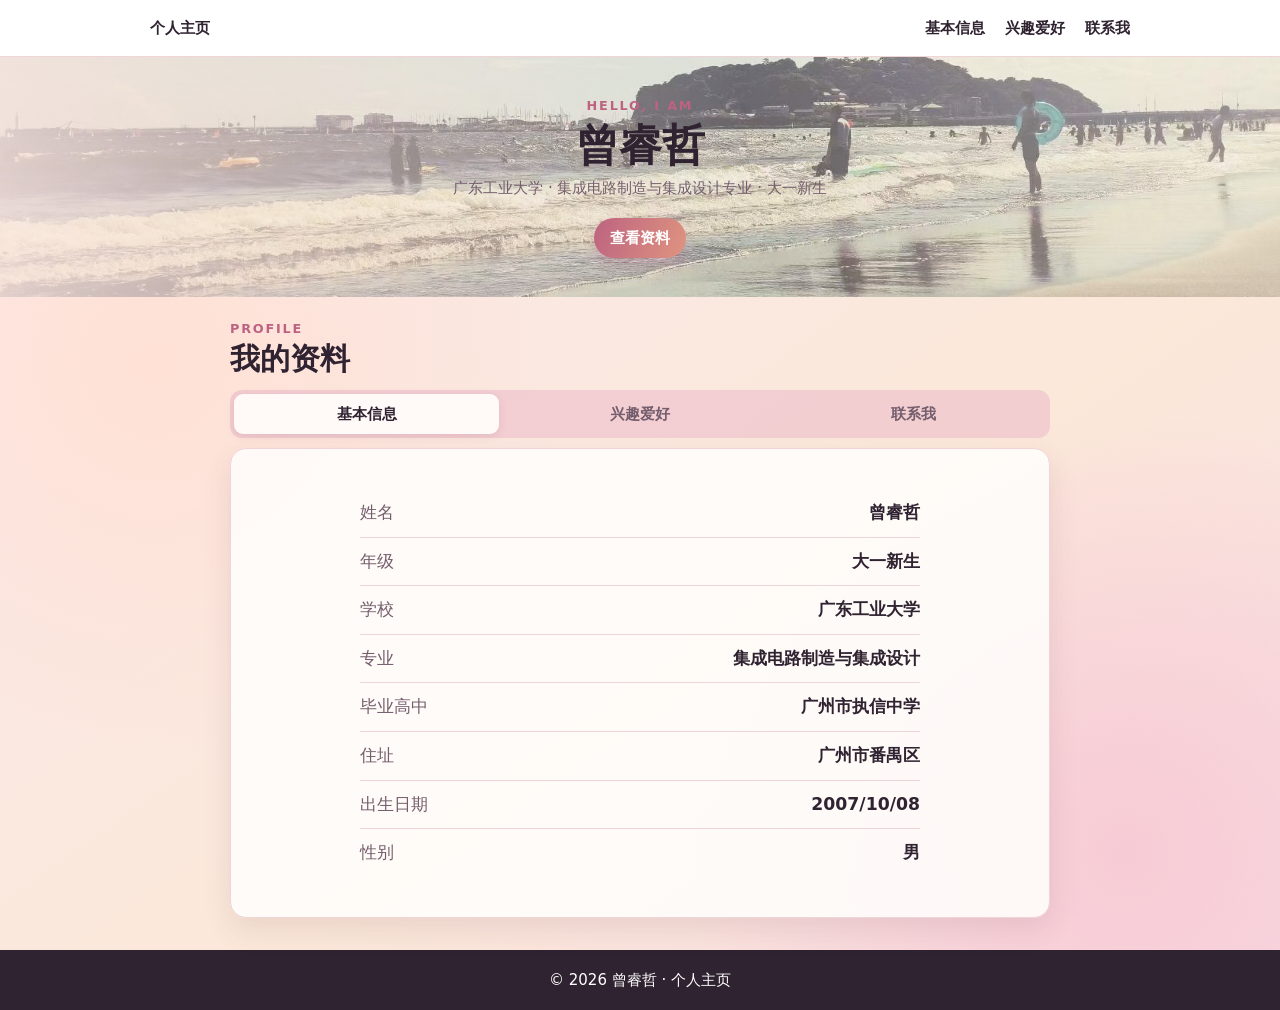
==== index.html @ 75731a91 "移动文件" ====
<!doctype html>
<html lang="zh-CN">
  <head>
    <meta charset="UTF-8" />
    <meta name="viewport" content="width=device-width, initial-scale=1.0" />
    <meta name="description" content="曾睿哲的大学新生个人主页" />
    <title>曾睿哲｜个人主页</title>
    <link rel="stylesheet" href="styles.css" />
  </head>
  <body>
    <a class="skip-link" href="#main">跳到主要内容</a>
    <header class="site-header">
      <nav class="nav container" aria-label="主导航">
        <a class="brand" href="#home">个人主页</a>
        <button class="menu-toggle" type="button" aria-expanded="false" aria-controls="nav-links">菜单</button>
        <div class="nav-links" id="nav-links">
          <a href="#profile" data-panel-target="basic">基本信息</a>
          <a href="#profile" data-panel-target="interests">兴趣爱好</a>
          <a href="#profile" data-panel-target="contact">联系我</a>
        </div>
      </nav>
    </header>

    <main id="main">
      <section class="hero" id="home" aria-labelledby="hero-title">
        <div class="container hero-content">
          <p class="eyebrow">HELLO, I AM</p>
          <h1 id="hero-title">曾睿哲</h1>
          <p class="hero-intro">广东工业大学 · 集成电路制造与集成设计专业 · 大一新生</p>
          <a class="button" href="#profile">查看资料</a>
        </div>
      </section>

      <section class="profile-section" id="profile" aria-labelledby="profile-title">
        <div class="container compact-profile">
          <p class="section-kicker">PROFILE</p>
          <h2 id="profile-title">我的资料</h2>
          <div class="profile-tabs" role="tablist" aria-label="个人资料分类">
            <button class="profile-tab is-active" type="button" role="tab" aria-selected="true" aria-controls="basic-panel" id="basic-tab" data-panel="basic">基本信息</button>
            <button class="profile-tab" type="button" role="tab" aria-selected="false" aria-controls="interests-panel" id="interests-tab" data-panel="interests">兴趣爱好</button>
            <button class="profile-tab" type="button" role="tab" aria-selected="false" aria-controls="contact-panel" id="contact-tab" data-panel="contact">联系我</button>
          </div>

          <div class="page-book">
            <article class="profile-panel card" id="basic-panel" role="tabpanel" aria-labelledby="basic-tab" data-panel-content="basic">
              <dl class="facts">
                <div><dt>姓名</dt><dd>曾睿哲</dd></div>
                <div><dt>年级</dt><dd>大一新生</dd></div>
                <div><dt>学校</dt><dd>广东工业大学</dd></div>
                <div><dt>专业</dt><dd>集成电路制造与集成设计</dd></div>
                <div><dt>毕业高中</dt><dd>广州市执信中学</dd></div>
                <div><dt>住址</dt><dd>广州市番禺区</dd></div>
                <div><dt>出生日期</dt><dd>2007/10/08</dd></div>
                <div><dt>性别</dt><dd>男</dd></div>
              </dl>
            </article>

            <section class="profile-panel card interest-panel" id="interests-panel" role="tabpanel" aria-labelledby="interests-tab" data-panel-content="interests" hidden>
              <div class="interest-list">
                <article class="card interest-card"><span aria-hidden="true">🏀</span><h3>运动</h3><p>我精通篮球、羽毛球、乒乓球、长跑和游泳，对其他的运动项目也略知一二。</p></article>
                <article class="card interest-card"><span aria-hidden="true">🎬</span><h3>观影</h3><p>我热衷于观看电影、动漫和影视剧，喜欢收集感触很深的作品并发表影评。</p></article>
                <article class="card interest-card"><span aria-hidden="true">✈️</span><h3>旅行</h3><p>我喜欢在国内外拥有独特风景的地方旅行，并记录下沿途看到的一切。</p></article>
              </div>
            </section>

            <section class="profile-panel card contact-card" id="contact-panel" role="tabpanel" aria-labelledby="contact-tab" data-panel-content="contact" hidden>
              <div class="contact-links">
                <span>电话：<a href="tel:19576567810">19576567810</a> / <a href="tel:13610064130">13610064130</a></span>
                <span>微信：z064130_</span>
                <span>QQ：2712726262</span>
                <span>邮箱：<a href="mailto:zengruizhe20071008@163.com">163</a> / <a href="mailto:ricrz718@gmail.com">Gmail</a></span>
                <span>社交媒体：小红书 / Instagram / Twitter</span>
              </div>
            </section>
          </div>
        </div>
      </section>
    </main>

    <footer class="site-footer"><div class="container">© <span id="year"></span> 曾睿哲 · 个人主页</div></footer>
    <script src="script.js"></script>
  </body>
</html>
---- styles.css ----
:root { --ink: #302331; --muted: #745e6d; --accent: #bd6381; --accent-bright: #df947f; --surface: #fffafb; --tint: #fae5e8; --border: #efd5d7; }
* { box-sizing: border-box; }
html { scroll-behavior: smooth; }
body { margin: 0; color: var(--ink); background: var(--surface); font: 15px/1.6 system-ui, -apple-system, "Microsoft YaHei", sans-serif; }
.container { width: min(980px, calc(100% - 40px)); margin: 0 auto; }
.skip-link { position: absolute; left: -999px; }
.skip-link:focus { left: 16px; top: 16px; z-index: 10; padding: 8px 12px; background: #fff; }
.site-header { position: sticky; top: 0; z-index: 5; background: rgb(255 255 255 / .92); border-bottom: 1px solid var(--border); backdrop-filter: blur(10px); }
.nav { min-height: 56px; display: flex; align-items: center; justify-content: space-between; gap: 20px; }
.brand, .nav-links a { color: var(--ink); text-decoration: none; font-weight: 700; }
.nav-links { display: flex; gap: 20px; }
.nav-links a:hover, .contact-links a:hover { color: var(--accent); }
.menu-toggle { display: none; }
.hero { min-height: 240px; display: grid; place-items: center; text-align: center; background-image: linear-gradient(90deg, rgb(255 235 231 / .84), rgb(255 238 231 / .26) 58%, rgb(255 244 235 / .48)), url("assets/background.jpg"); background-position: center, center 57%; background-size: cover, cover; }
.hero-content { padding: 30px 0; }
.eyebrow, .section-kicker { margin: 0; color: var(--accent); font-weight: 800; font-size: .8rem; letter-spacing: .14em; }
h1, h2, h3 { line-height: 1.2; }
h1 { margin: 4px 0; font-size: clamp(1.8rem, 4vw, 2.7rem); }
h2 { margin: 3px 0 12px; font-size: clamp(1.45rem, 3vw, 1.85rem); }
.hero-intro { max-width: 620px; margin: 0 auto 18px; color: var(--muted); }
.button { display: inline-block; padding: 8px 16px; border-radius: 999px; background: linear-gradient(110deg, var(--accent), var(--accent-bright)); color: #fff; text-decoration: none; font-weight: 700; box-shadow: 0 6px 15px rgb(189 99 129 / .25); }
.profile-section { min-height: 70vh; padding: 22px 0 32px; background: radial-gradient(circle at 12% 10%, #ffe1d5, transparent 32%), radial-gradient(circle at 88% 85%, #f7cbd5, transparent 35%), linear-gradient(145deg, #fae8e8, #fbe8d9 55%, #f8dce4); }
.compact-profile { max-width: 820px; }
.card { padding: 20px; border: 1px solid var(--border); border-radius: 16px; background: rgb(255 253 251 / .91); box-shadow: 0 12px 28px rgb(119 69 81 / .12); }
.card h3 { margin-top: 0; }
.facts { margin: 0; }
.facts { display: grid; grid-template-columns: 1fr; max-width: 560px; width: 100%; margin: 0 auto; }
.facts div { display: flex; justify-content: space-between; gap: 20px; padding: 10px 0; border-bottom: 1px solid var(--border); font-size: 1.08rem; }
.facts div:last-child { border-bottom: 0; }
.facts dt { color: var(--muted); }.facts dd { margin: 0; font-weight: 700; text-align: right; }
.profile-tabs { display: flex; gap: 8px; margin-bottom: 10px; padding: 4px; border-radius: 12px; background: rgb(239 196 205 / .70); }
.profile-tab { flex: 1; border: 0; border-radius: 9px; padding: 8px 12px; color: var(--muted); background: transparent; font: inherit; font-weight: 700; cursor: pointer; }
.profile-tab:hover, .profile-tab:focus-visible { color: var(--accent); outline: 2px solid rgb(189 99 129 / .32); outline-offset: 1px; }.profile-tab.is-active { color: var(--ink); background: #fffaf8; box-shadow: 0 2px 8px rgb(119 69 81 / .13); }
.page-book { position: relative; min-height: min(470px, 70vh); perspective: 1200px; }
.page-book .profile-panel { min-height: min(470px, 70vh); display: grid; align-content: center; }
.page-book .profile-panel[hidden] { display: none; }
.page-book .profile-panel.is-turning { animation: page-turn .48s cubic-bezier(.2, .7, .2, 1); transform-origin: left center; }
@keyframes page-turn { 0% { opacity: 0; transform: rotateY(-16deg) translateX(24px); } 100% { opacity: 1; transform: rotateY(0) translateX(0); } }
.interest-list { display: grid; grid-template-columns: repeat(3, 1fr); gap: 14px; }.interest-panel { background: linear-gradient(135deg, rgb(255 253 251 / .94), #ffede5); }
.interest-card span { color: var(--accent); font-size: 1.8rem; }.interest-card p, .contact-card p { color: var(--muted); }
.contact-card { background: linear-gradient(135deg, #fffaf8, #ffe7e2); }.contact-links { display: flex; flex-direction: column; align-items: flex-start; gap: 14px; width: min(100%, 500px); margin: 0 auto; font-size: 1.08rem; }.contact-links span { white-space: nowrap; }.contact-links a { color: var(--ink); font-weight: 700; }
.site-footer { padding: 18px 0; background: var(--ink); color: #fff; text-align: center; }
@media (max-width: 680px) { .menu-toggle { display: block; border: 1px solid var(--border); border-radius: 8px; padding: 6px 9px; background: #fffaf8; color: var(--ink); }.nav-links { display: none; position: absolute; top: 56px; left: 0; right: 0; padding: 14px 20px; flex-direction: column; background: #fffaf8; border-bottom: 1px solid var(--border); }.nav-links.is-open { display: flex; }.hero { min-height: 190px; background-position: center, 52% center; }.profile-section { min-height: 70vh; }.page-book, .page-book .profile-panel { min-height: 62vh; }.facts, .interest-list { grid-template-columns: 1fr; }.profile-tabs { gap: 4px; }.profile-tab { padding: 8px 5px; font-size: .9rem; }.contact-links { align-items: flex-start; font-size: 1rem; }.contact-links span { white-space: normal; text-align: left; } }
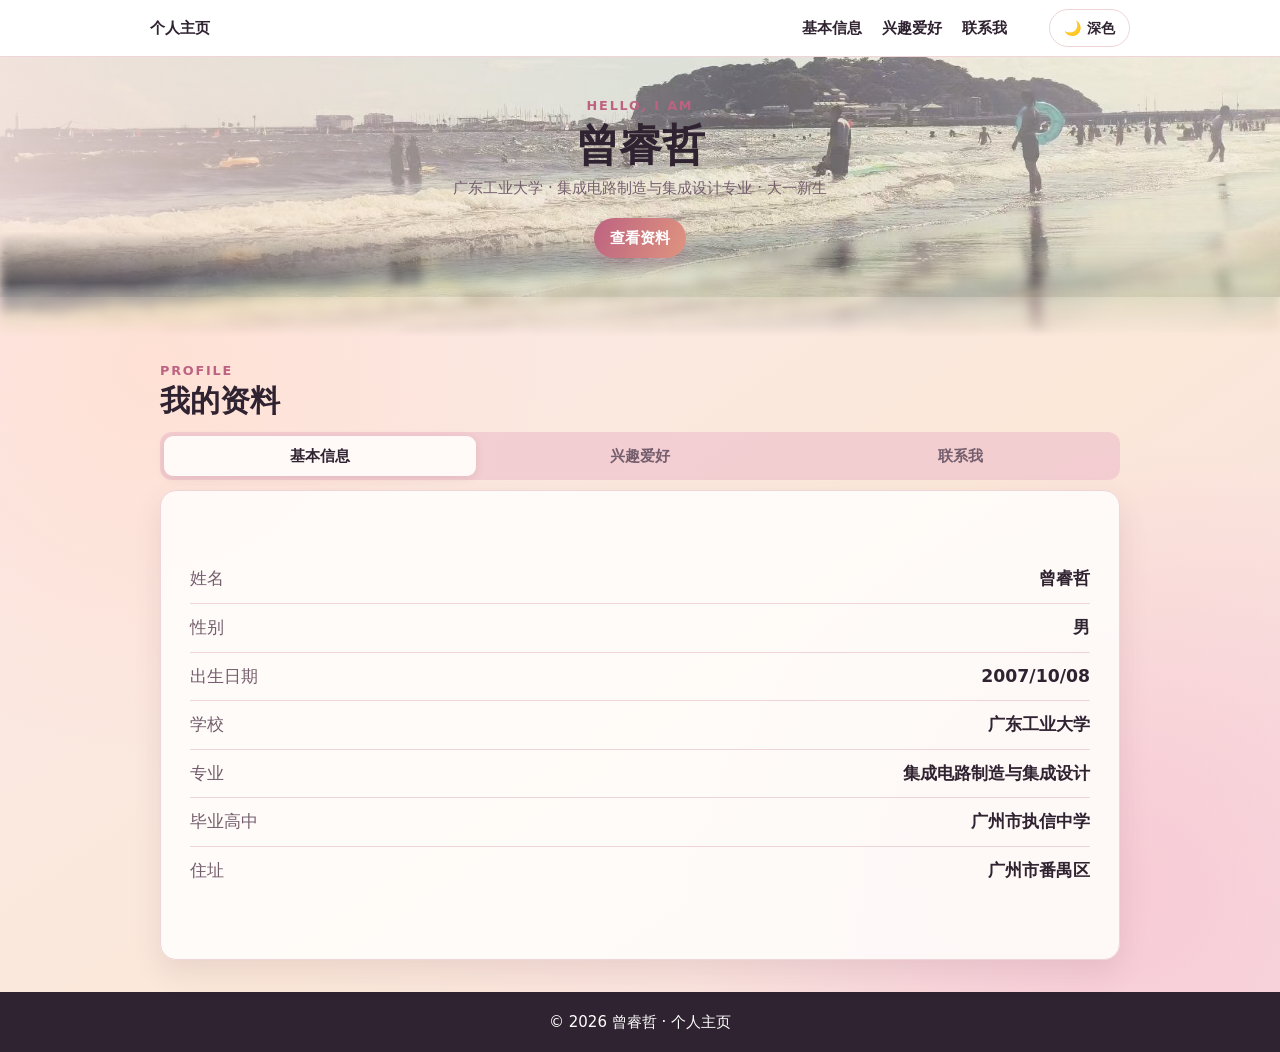
==== commit 9fedbb90: "修改了pdf文件和个人主页" ====
--- a/index.html
+++ b/index.html
@@ -12,11 +12,14 @@
     <header class="site-header">
       <nav class="nav container" aria-label="主导航">
         <a class="brand" href="#home">个人主页</a>
-        <button class="menu-toggle" type="button" aria-expanded="false" aria-controls="nav-links">菜单</button>
         <div class="nav-links" id="nav-links">
           <a href="#profile" data-panel-target="basic">基本信息</a>
           <a href="#profile" data-panel-target="interests">兴趣爱好</a>
           <a href="#profile" data-panel-target="contact">联系我</a>
+        </div>
+        <div class="nav-actions">
+          <button class="theme-toggle" type="button" id="theme-toggle" aria-pressed="false" aria-label="切换到深色模式">🌙 深色</button>
+          <button class="menu-toggle" type="button" aria-expanded="false" aria-controls="nav-links">菜单</button>
         </div>
       </nav>
     </header>
@@ -45,13 +48,12 @@
             <article class="profile-panel card" id="basic-panel" role="tabpanel" aria-labelledby="basic-tab" data-panel-content="basic">
               <dl class="facts">
                 <div><dt>姓名</dt><dd>曾睿哲</dd></div>
-                <div><dt>年级</dt><dd>大一新生</dd></div>
+                <div><dt>性别</dt><dd>男</dd></div>
+                <div><dt>出生日期</dt><dd>2007/10/08</dd></div>
                 <div><dt>学校</dt><dd>广东工业大学</dd></div>
                 <div><dt>专业</dt><dd>集成电路制造与集成设计</dd></div>
                 <div><dt>毕业高中</dt><dd>广州市执信中学</dd></div>
                 <div><dt>住址</dt><dd>广州市番禺区</dd></div>
-                <div><dt>出生日期</dt><dd>2007/10/08</dd></div>
-                <div><dt>性别</dt><dd>男</dd></div>
               </dl>
             </article>
 
--- a/styles.css
+++ b/styles.css
@@ -1,17 +1,34 @@
-:root { --ink: #302331; --muted: #745e6d; --accent: #bd6381; --accent-bright: #df947f; --surface: #fffafb; --tint: #fae5e8; --border: #efd5d7; }
+/* ===== 主题变量 ===== */
+:root { --ink:#302331; --muted:#745e6d; --accent:#bd6381; --accent-bright:#df947f; --surface:#fffafb; --tint:#fae5e8; --border:#efd5d7; }
+/* 深色主题变量（切换到深色时应用在 <html> 上） */
+.theme-dark { --ink:#f4eaf0; --muted:#c6b0be; --accent:#ef8fb0; --accent-bright:#f6a58e; --surface:#171220; --tint:#3c2836; --border:rgb(255 255 255 / .16); }
+
 * { box-sizing: border-box; }
 html { scroll-behavior: smooth; }
 body { margin: 0; color: var(--ink); background: var(--surface); font: 15px/1.6 system-ui, -apple-system, "Microsoft YaHei", sans-serif; }
+
 .container { width: min(980px, calc(100% - 40px)); margin: 0 auto; }
 .skip-link { position: absolute; left: -999px; }
 .skip-link:focus { left: 16px; top: 16px; z-index: 10; padding: 8px 12px; background: #fff; }
+
+/* ===== 顶栏（上方白色区域） ===== */
 .site-header { position: sticky; top: 0; z-index: 5; background: rgb(255 255 255 / .92); border-bottom: 1px solid var(--border); backdrop-filter: blur(10px); }
 .nav { min-height: 56px; display: flex; align-items: center; justify-content: space-between; gap: 20px; }
 .brand, .nav-links a { color: var(--ink); text-decoration: none; font-weight: 700; }
-.nav-links { display: flex; gap: 20px; }
+.nav-links { display: flex; gap: 20px; margin-left: auto; }
 .nav-links a:hover, .contact-links a:hover { color: var(--accent); }
+.nav-actions { display: flex; align-items: center; gap: 12px; margin-left: 22px; }
 .menu-toggle { display: none; }
-.hero { min-height: 240px; display: grid; place-items: center; text-align: center; background-image: linear-gradient(90deg, rgb(255 235 231 / .84), rgb(255 238 231 / .26) 58%, rgb(255 244 235 / .48)), url("assets/background.jpg"); background-position: center, center 57%; background-size: cover, cover; }
+
+/* 浅色/深色切换按钮 */
+.theme-toggle { display: inline-flex; align-items: center; gap: 6px; padding: 7px 14px; border: 1px solid var(--border); border-radius: 999px; background: rgb(255 255 255 / .72); color: var(--ink); font: inherit; font-size: .88rem; font-weight: 700; cursor: pointer; white-space: nowrap; transition: border-color .2s, color .2s, background .2s; }
+.theme-toggle:hover, .theme-toggle:focus-visible { border-color: var(--accent); color: var(--accent); }
+.theme-dark .theme-toggle { background: rgb(255 255 255 / .08); }
+
+/* ===== 顶部背景（照片）区域 ===== */
+.hero { position: relative; z-index: 0; isolation: isolate; min-height: 240px; display: grid; place-items: center; text-align: center; background-image: linear-gradient(90deg, rgb(255 235 231 / .84), rgb(255 238 231 / .26) 58%, rgb(255 244 235 / .48)), url("assets/background.jpg"); background-position: center, center 57%; background-size: cover, cover; }
+/* 背景照片 → 下方渐变色之间的虚化过渡带 */
+.hero::after { content: ""; position: absolute; left: 0; right: 0; bottom: -40px; height: 120px; z-index: -1; pointer-events: none; background-image: url("assets/background.jpg"); background-position: center 57%; background-size: cover; filter: blur(5.4px); -webkit-mask-image: linear-gradient(to bottom, transparent 12%, rgb(0 0 0 / .9) 55%, transparent 100%); mask-image: linear-gradient(to bottom, transparent 12%, rgb(0 0 0 / .9) 55%, transparent 100%); }
 .hero-content { padding: 30px 0; }
 .eyebrow, .section-kicker { margin: 0; color: var(--accent); font-weight: 800; font-size: .8rem; letter-spacing: .14em; }
 h1, h2, h3 { line-height: 1.2; }
@@ -19,12 +36,16 @@
 h2 { margin: 3px 0 12px; font-size: clamp(1.45rem, 3vw, 1.85rem); }
 .hero-intro { max-width: 620px; margin: 0 auto 18px; color: var(--muted); }
 .button { display: inline-block; padding: 8px 16px; border-radius: 999px; background: linear-gradient(110deg, var(--accent), var(--accent-bright)); color: #fff; text-decoration: none; font-weight: 700; box-shadow: 0 6px 15px rgb(189 99 129 / .25); }
-.profile-section { min-height: 70vh; padding: 22px 0 32px; background: radial-gradient(circle at 12% 10%, #ffe1d5, transparent 32%), radial-gradient(circle at 88% 85%, #f7cbd5, transparent 35%), linear-gradient(145deg, #fae8e8, #fbe8d9 55%, #f8dce4); }
-.compact-profile { max-width: 820px; }
+
+/* ===== 我的资料区（渐变色区域背景） ===== */
+.profile-section { min-height: 70vh; padding: 64px 0 32px; background: radial-gradient(circle at 12% 10%, #ffe1d5, transparent 32%), radial-gradient(circle at 88% 85%, #f7cbd5, transparent 35%), linear-gradient(145deg, #fae8e8, #fbe8d9 55%, #f8dce4); }
+/* 资料界面左右拉伸：占下方渐变色区域约 75% 宽度（高度不变） */
+.profile-section > .container { width: min(75vw, 1280px); max-width: none; }
+.compact-profile { max-width: none; }
 .card { padding: 20px; border: 1px solid var(--border); border-radius: 16px; background: rgb(255 253 251 / .91); box-shadow: 0 12px 28px rgb(119 69 81 / .12); }
 .card h3 { margin-top: 0; }
 .facts { margin: 0; }
-.facts { display: grid; grid-template-columns: 1fr; max-width: 560px; width: 100%; margin: 0 auto; }
+.facts { display: grid; grid-template-columns: 1fr; max-width: 900px; width: 100%; margin: 0 auto; }
 .facts div { display: flex; justify-content: space-between; gap: 20px; padding: 10px 0; border-bottom: 1px solid var(--border); font-size: 1.08rem; }
 .facts div:last-child { border-bottom: 0; }
 .facts dt { color: var(--muted); }.facts dd { margin: 0; font-weight: 700; text-align: right; }
@@ -40,4 +61,29 @@
 .interest-card span { color: var(--accent); font-size: 1.8rem; }.interest-card p, .contact-card p { color: var(--muted); }
 .contact-card { background: linear-gradient(135deg, #fffaf8, #ffe7e2); }.contact-links { display: flex; flex-direction: column; align-items: flex-start; gap: 14px; width: min(100%, 500px); margin: 0 auto; font-size: 1.08rem; }.contact-links span { white-space: nowrap; }.contact-links a { color: var(--ink); font-weight: 700; }
 .site-footer { padding: 18px 0; background: var(--ink); color: #fff; text-align: center; }
-@media (max-width: 680px) { .menu-toggle { display: block; border: 1px solid var(--border); border-radius: 8px; padding: 6px 9px; background: #fffaf8; color: var(--ink); }.nav-links { display: none; position: absolute; top: 56px; left: 0; right: 0; padding: 14px 20px; flex-direction: column; background: #fffaf8; border-bottom: 1px solid var(--border); }.nav-links.is-open { display: flex; }.hero { min-height: 190px; background-position: center, 52% center; }.profile-section { min-height: 70vh; }.page-book, .page-book .profile-panel { min-height: 62vh; }.facts, .interest-list { grid-template-columns: 1fr; }.profile-tabs { gap: 4px; }.profile-tab { padding: 8px 5px; font-size: .9rem; }.contact-links { align-items: flex-start; font-size: 1rem; }.contact-links span { white-space: normal; text-align: left; } }
+
+/* 中等屏幕以下：资料区改为更贴近全宽，避免过窄 */
+@media (max-width: 900px) { .profile-section > .container { width: calc(100% - 40px); } }
+
+@media (max-width: 680px) {
+  .menu-toggle { display: block; border: 1px solid var(--border); border-radius: 8px; padding: 6px 9px; background: #fffaf8; color: var(--ink); }
+  .nav-links { display: none; position: absolute; top: 56px; left: 0; right: 0; padding: 14px 20px; flex-direction: column; background: #fffaf8; border-bottom: 1px solid var(--border); }.nav-links.is-open { display: flex; }
+  .hero { min-height: 190px; background-position: center, 52% center; }.profile-section { min-height: 70vh; padding-top: 56px; }
+  .page-book, .page-book .profile-panel { min-height: 62vh; }.facts, .interest-list { grid-template-columns: 1fr; }.profile-tabs { gap: 4px; }.profile-tab { padding: 8px 5px; font-size: .9rem; }.contact-links { align-items: flex-start; font-size: 1rem; }.contact-links span { white-space: normal; text-align: left; }
+  .theme-toggle { padding: 6px 10px; font-size: .82rem; }
+  .theme-dark .nav-links, .theme-dark .menu-toggle { background: #1c1520; }
+}
+
+/* ===== 深色主题（默认页面为浅色，点击按钮后切到深色） ===== */
+/* 上方白色区域 → 黑色 */
+.theme-dark .site-header { background: rgb(15 10 18 / .92); border-bottom-color: rgb(255 255 255 / .14); }
+.theme-dark .hero { background-image: linear-gradient(90deg, rgb(12 5 13 / .84), rgb(44 20 14 / .55) 58%, rgb(16 5 22 / .82)), url("assets/background.jpg"); }
+/* 我的资料区域（白色卡片）→ 黑色 */
+.theme-dark .card { background: rgb(28 21 30 / .96); border-color: rgb(255 255 255 / .14); box-shadow: 0 12px 28px rgb(0 0 0 / .38); }
+.theme-dark .profile-tabs { background: rgb(96 60 80 / .55); }
+.theme-dark .profile-tab.is-active { color: var(--ink); background: #2b2029; box-shadow: 0 2px 8px rgb(0 0 0 / .4); }
+.theme-dark .interest-panel { background: linear-gradient(135deg, rgb(48 29 42 / .97), #4b2415); }
+.theme-dark .contact-card { background: linear-gradient(135deg, #281b22, #491f16); }
+/* 渐变色区域 → 更深的色调（色相不变） */
+.theme-dark .profile-section { background: radial-gradient(circle at 12% 10%, #6e3f2c, transparent 32%), radial-gradient(circle at 88% 85%, #6e2f47, transparent 35%), linear-gradient(145deg, #3b1f28, #4b3318 55%, #462331); }
+.theme-dark .site-footer { background: #100b14; }
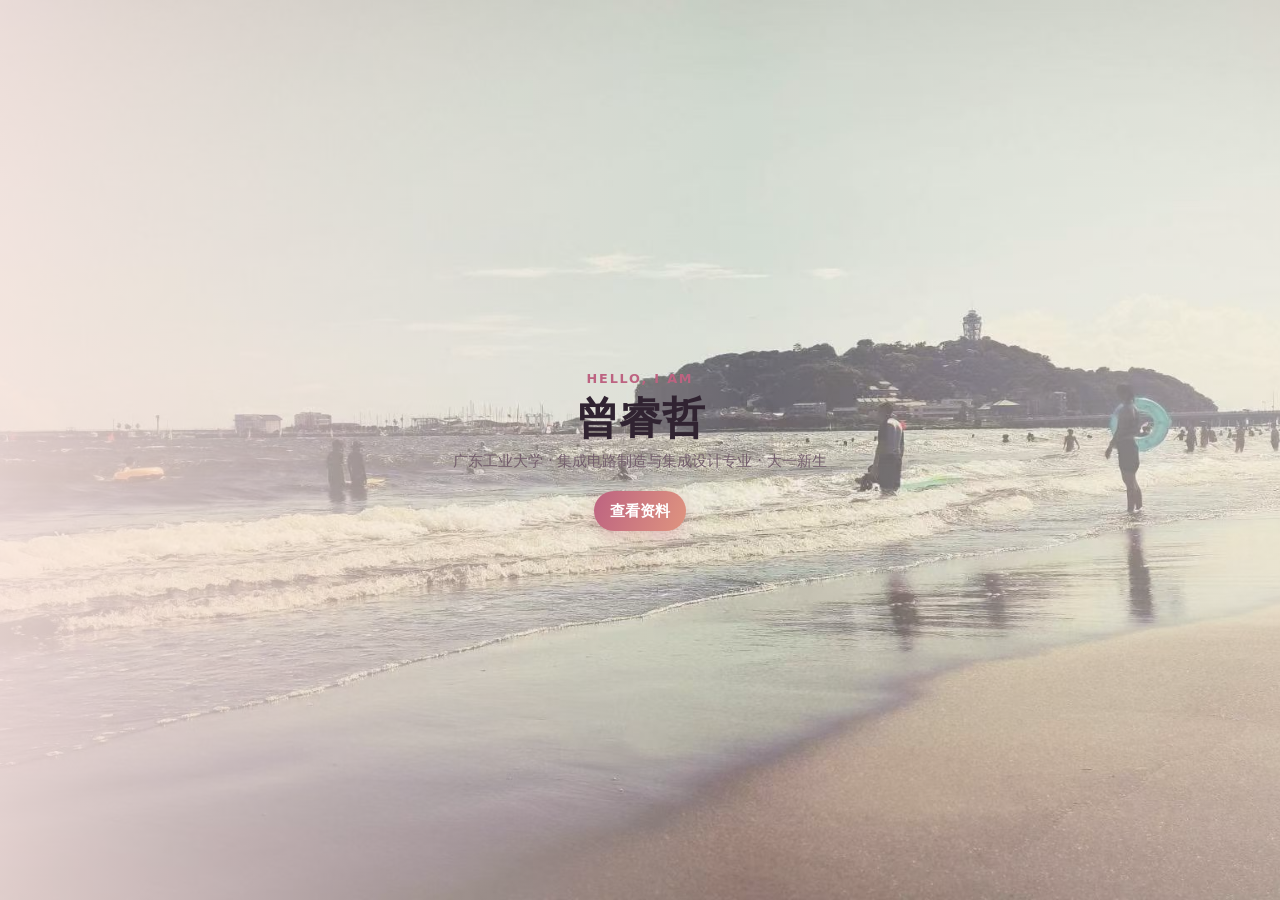
==== commit 6663a238: "完成了ai自动运作的项目测试" ====
--- a/index.html
+++ b/index.html
@@ -6,8 +6,16 @@
     <meta name="description" content="曾睿哲的大学新生个人主页" />
     <title>曾睿哲｜个人主页</title>
     <link rel="stylesheet" href="styles.css" />
+    <noscript>
+      <style>
+        body.is-landing .site-header,
+        body.is-landing .site-footer,
+        body.is-landing .profile-section { display: block; }
+        body.is-landing .hero { min-height: 240px; }
+      </style>
+    </noscript>
   </head>
-  <body>
+  <body class="is-landing">
     <a class="skip-link" href="#main">跳到主要内容</a>
     <header class="site-header">
       <nav class="nav container" aria-label="主导航">
@@ -70,7 +78,7 @@
                 <span>电话：<a href="tel:19576567810">19576567810</a> / <a href="tel:13610064130">13610064130</a></span>
                 <span>微信：z064130_</span>
                 <span>QQ：2712726262</span>
-                <span>邮箱：<a href="mailto:zengruizhe20071008@163.com">163</a> / <a href="mailto:ricrz718@gmail.com">Gmail</a></span>
+                <span>邮箱：<a href="https://mail.163.com/" target="_blank" rel="noopener" title="打开 163 邮箱（zengruizhe20071008@163.com）">163</a> / <a href="https://mail.google.com/" target="_blank" rel="noopener" title="打开 Gmail（ricrz718@gmail.com）">Gmail</a></span>
                 <span>社交媒体：小红书 / Instagram / Twitter</span>
               </div>
             </section>
--- a/styles.css
+++ b/styles.css
@@ -26,9 +26,7 @@
 .theme-dark .theme-toggle { background: rgb(255 255 255 / .08); }
 
 /* ===== 顶部背景（照片）区域 ===== */
-.hero { position: relative; z-index: 0; isolation: isolate; min-height: 240px; display: grid; place-items: center; text-align: center; background-image: linear-gradient(90deg, rgb(255 235 231 / .84), rgb(255 238 231 / .26) 58%, rgb(255 244 235 / .48)), url("assets/background.jpg"); background-position: center, center 57%; background-size: cover, cover; }
-/* 背景照片 → 下方渐变色之间的虚化过渡带 */
-.hero::after { content: ""; position: absolute; left: 0; right: 0; bottom: -40px; height: 120px; z-index: -1; pointer-events: none; background-image: url("assets/background.jpg"); background-position: center 57%; background-size: cover; filter: blur(5.4px); -webkit-mask-image: linear-gradient(to bottom, transparent 12%, rgb(0 0 0 / .9) 55%, transparent 100%); mask-image: linear-gradient(to bottom, transparent 12%, rgb(0 0 0 / .9) 55%, transparent 100%); }
+.hero { position: relative; z-index: 0; isolation: isolate; min-height: 240px; display: grid; place-items: center; text-align: center; transition: min-height .7s cubic-bezier(.2, .7, .2, 1); background-image: linear-gradient(90deg, rgb(255 235 231 / .84), rgb(255 238 231 / .26) 58%, rgb(255 244 235 / .48)), url("assets/background.jpg"); background-position: center, center 57%; background-size: cover, cover; }
 .hero-content { padding: 30px 0; }
 .eyebrow, .section-kicker { margin: 0; color: var(--accent); font-weight: 800; font-size: .8rem; letter-spacing: .14em; }
 h1, h2, h3 { line-height: 1.2; }
@@ -38,7 +36,7 @@
 .button { display: inline-block; padding: 8px 16px; border-radius: 999px; background: linear-gradient(110deg, var(--accent), var(--accent-bright)); color: #fff; text-decoration: none; font-weight: 700; box-shadow: 0 6px 15px rgb(189 99 129 / .25); }
 
 /* ===== 我的资料区（渐变色区域背景） ===== */
-.profile-section { min-height: 70vh; padding: 64px 0 32px; background: radial-gradient(circle at 12% 10%, #ffe1d5, transparent 32%), radial-gradient(circle at 88% 85%, #f7cbd5, transparent 35%), linear-gradient(145deg, #fae8e8, #fbe8d9 55%, #f8dce4); }
+.profile-section { min-height: 70vh; padding: 22px 0 32px; background: radial-gradient(circle at 12% 10%, #ffe1d5, transparent 32%), radial-gradient(circle at 88% 85%, #f7cbd5, transparent 35%), linear-gradient(145deg, #fae8e8, #fbe8d9 55%, #f8dce4); }
 /* 资料界面左右拉伸：占下方渐变色区域约 75% 宽度（高度不变） */
 .profile-section > .container { width: min(75vw, 1280px); max-width: none; }
 .compact-profile { max-width: none; }
@@ -68,11 +66,20 @@
 @media (max-width: 680px) {
   .menu-toggle { display: block; border: 1px solid var(--border); border-radius: 8px; padding: 6px 9px; background: #fffaf8; color: var(--ink); }
   .nav-links { display: none; position: absolute; top: 56px; left: 0; right: 0; padding: 14px 20px; flex-direction: column; background: #fffaf8; border-bottom: 1px solid var(--border); }.nav-links.is-open { display: flex; }
-  .hero { min-height: 190px; background-position: center, 52% center; }.profile-section { min-height: 70vh; padding-top: 56px; }
+  .hero { min-height: 190px; background-position: center, 52% center; }.profile-section { min-height: 70vh; }
   .page-book, .page-book .profile-panel { min-height: 62vh; }.facts, .interest-list { grid-template-columns: 1fr; }.profile-tabs { gap: 4px; }.profile-tab { padding: 8px 5px; font-size: .9rem; }.contact-links { align-items: flex-start; font-size: 1rem; }.contact-links span { white-space: normal; text-align: left; }
   .theme-toggle { padding: 6px 10px; font-size: .82rem; }
   .theme-dark .nav-links, .theme-dark .menu-toggle { background: #1c1520; }
 }
+
+/* ===== 着陆页：初始只显示全屏壁纸与文字，点按“查看资料”后才显示资料界面 ===== */
+body.is-landing .site-header,
+body.is-landing .site-footer,
+body.is-landing .profile-section { display: none; }
+body.is-landing .hero { min-height: 100vh; min-height: 100svh; }
+/* 定位到资料区时避开吸顶导航栏 */
+.profile-section { scroll-margin-top: 72px; animation: profile-reveal .6s ease .3s backwards; }
+@keyframes profile-reveal { from { opacity: 0; transform: translateY(16px); } to { opacity: 1; transform: translateY(0); } }
 
 /* ===== 深色主题（默认页面为浅色，点击按钮后切到深色） ===== */
 /* 上方白色区域 → 黑色 */
